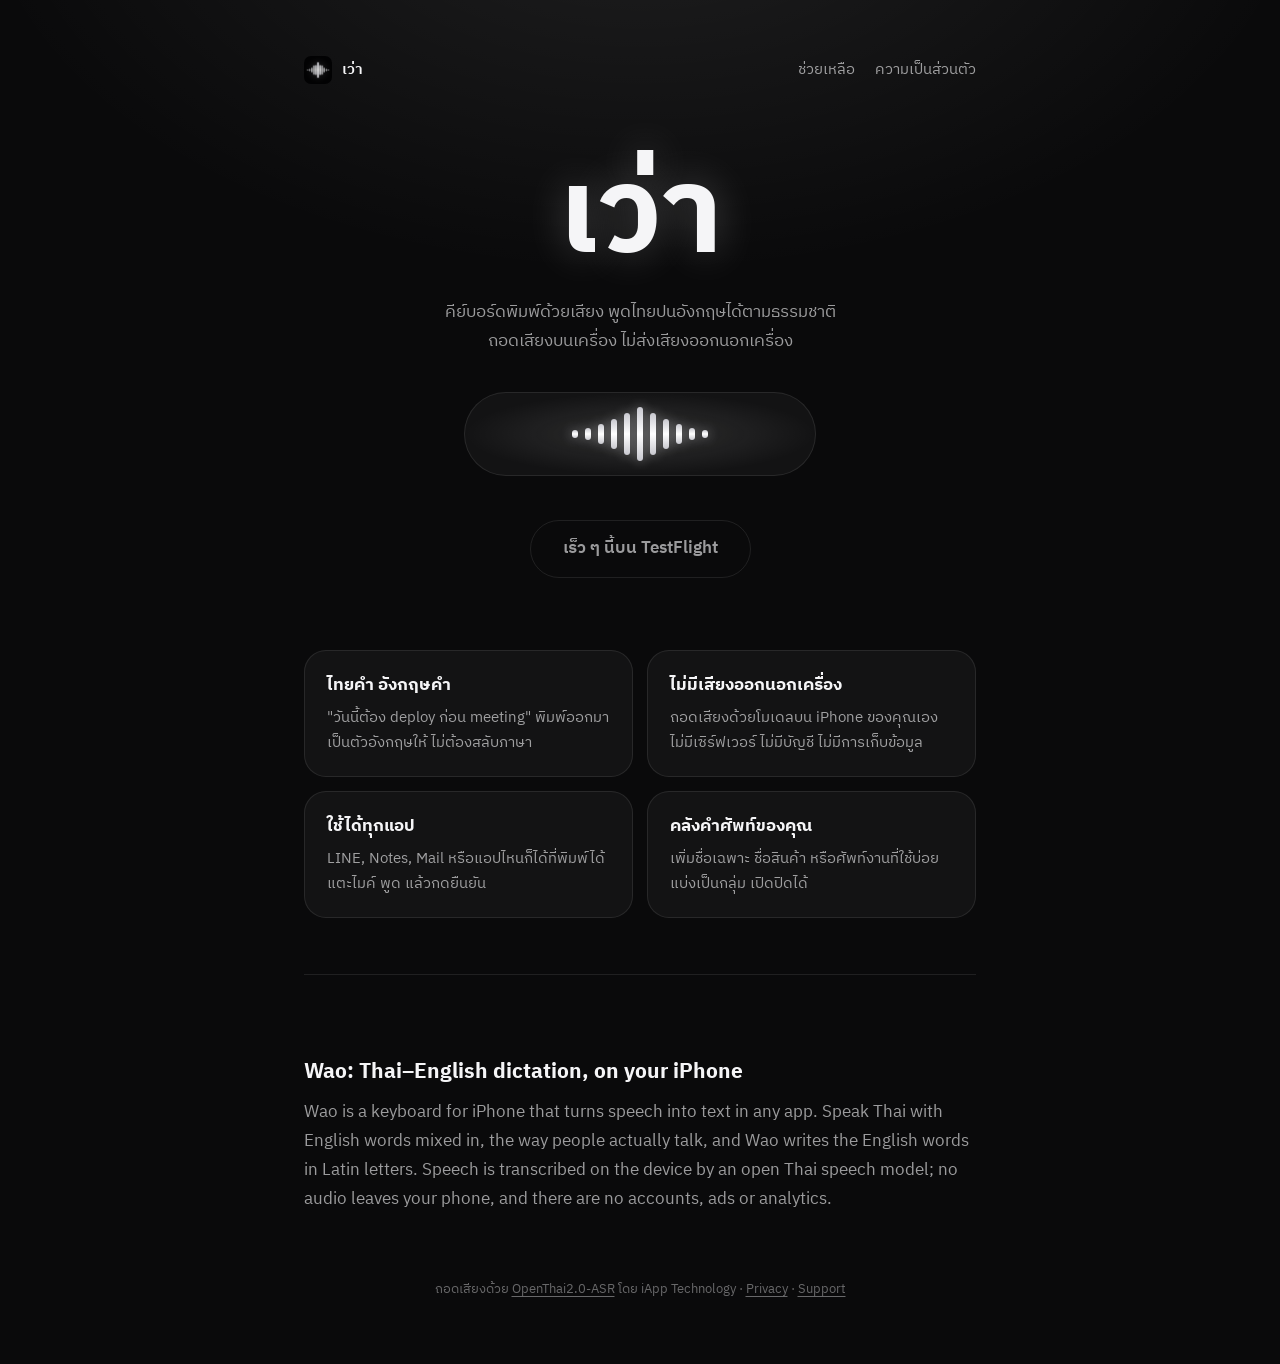
==== site/public/index.html @ 4878ce9d "Add the wao.peerasak.com site and App Store metadata Privacy policy, support and a landing page in T" ====
<!doctype html>
<html lang="th">
<head>
  <meta charset="utf-8">
  <meta name="viewport" content="width=device-width, initial-scale=1">
  <title>เว่า · Wao</title>
  <meta name="description" content="คีย์บอร์ดพิมพ์ด้วยเสียงภาษาไทยปนอังกฤษ ถอดเสียงบนเครื่อง ไม่ส่งเสียงออกนอกเครื่อง · Offline Thai–English dictation keyboard for iPhone.">
  <meta name="theme-color" content="#0a0a0b">
  <link rel="icon" href="icon.png">
  <link rel="apple-touch-icon" href="icon.png">
  <link rel="preconnect" href="https://fonts.googleapis.com">
  <link rel="preconnect" href="https://fonts.gstatic.com" crossorigin>
  <link href="https://fonts.googleapis.com/css2?family=IBM+Plex+Sans+Thai:wght@400;600;700&display=swap" rel="stylesheet">
  <link rel="stylesheet" href="style.css">
</head>
<body>
<main>
  <nav>
    <a class="brand" href="./"><img src="icon.png" alt="">เว่า</a>
    <a href="support">ช่วยเหลือ</a>
    <a href="privacy">ความเป็นส่วนตัว</a>
  </nav>

  <section class="hero">
    <h1>เว่า</h1>
    <p>คีย์บอร์ดพิมพ์ด้วยเสียง พูดไทยปนอังกฤษได้ตามธรรมชาติ<br>ถอดเสียงบนเครื่อง ไม่ส่งเสียงออกนอกเครื่อง</p>
    <div class="wave" aria-hidden="true">
      <span style="height:8px"></span><span style="height:12px;animation-delay:.1s"></span><span style="height:20px;animation-delay:.2s"></span><span style="height:30px;animation-delay:.3s"></span><span style="height:42px;animation-delay:.4s"></span><span style="height:54px;animation-delay:.5s"></span><span style="height:42px;animation-delay:.4s"></span><span style="height:30px;animation-delay:.3s"></span><span style="height:20px;animation-delay:.2s"></span><span style="height:12px;animation-delay:.1s"></span><span style="height:8px"></span>
    </div>
    <a class="cta muted" id="testflight" href="support#install">เร็ว ๆ นี้บน TestFlight</a>
  </section>

  <section class="cards">
    <div class="card"><h3>ไทยคำ อังกฤษคำ</h3><p>"วันนี้ต้อง deploy ก่อน meeting" พิมพ์ออกมาเป็นตัวอังกฤษให้ ไม่ต้องสลับภาษา</p></div>
    <div class="card"><h3>ไม่มีเสียงออกนอกเครื่อง</h3><p>ถอดเสียงด้วยโมเดลบน iPhone ของคุณเอง ไม่มีเซิร์ฟเวอร์ ไม่มีบัญชี ไม่มีการเก็บข้อมูล</p></div>
    <div class="card"><h3>ใช้ได้ทุกแอป</h3><p>LINE, Notes, Mail หรือแอปไหนก็ได้ที่พิมพ์ได้ แตะไมค์ พูด แล้วกดยืนยัน</p></div>
    <div class="card"><h3>คลังคำศัพท์ของคุณ</h3><p>เพิ่มชื่อเฉพาะ ชื่อสินค้า หรือศัพท์งานที่ใช้บ่อย แบ่งเป็นกลุ่ม เปิดปิดได้</p></div>
  </section>

  <section class="lang" lang="en">
    <h2>Wao: Thai–English dictation, on your iPhone</h2>
    <p>Wao is a keyboard for iPhone that turns speech into text in any app. Speak Thai with English words mixed in, the way people actually talk, and Wao writes the English words in Latin letters. Speech is transcribed on the device by an open Thai speech model; no audio leaves your phone, and there are no accounts, ads or analytics.</p>
  </section>

  <footer>
    ถอดเสียงด้วย <a href="https://huggingface.co/iapp/OpenThai2.0-ASR-Streaming">OpenThai2.0-ASR</a> โดย iApp Technology ·
    <a href="privacy">Privacy</a> · <a href="support">Support</a>
  </footer>
</main>
</body>
</html>
---- site/public/style.css ----
:root {
  --canvas: #0a0a0b;
  --ink: #f5f5f7;
  --secondary: rgba(245, 245, 247, 0.62);
  --tertiary: rgba(245, 245, 247, 0.4);
  --hairline: rgba(255, 255, 255, 0.09);
  --card: rgba(255, 255, 255, 0.04);
  color-scheme: dark;
}

* { box-sizing: border-box; }

html { -webkit-text-size-adjust: 100%; }

body {
  margin: 0;
  background: var(--canvas);
  background-image: radial-gradient(60rem 36rem at 50% -8rem, rgba(255, 255, 255, 0.09), transparent 70%);
  background-repeat: no-repeat;
  color: var(--ink);
  font-family: "IBM Plex Sans Thai", -apple-system, BlinkMacSystemFont, "Segoe UI", sans-serif;
  font-size: 17px;
  line-height: 1.7;
}

main {
  max-width: 44rem;
  margin: 0 auto;
  padding: 3.5rem 1rem 4rem;
}

a { color: var(--ink); text-underline-offset: 3px; text-decoration-color: var(--tertiary); }
a:hover { text-decoration-color: var(--ink); }

nav {
  display: flex;
  gap: 1.25rem;
  align-items: center;
  font-size: 15px;
  color: var(--secondary);
  margin-bottom: 3rem;
}
nav a { color: var(--secondary); text-decoration: none; }
nav a:hover { color: var(--ink); }
nav .brand { display: flex; align-items: center; gap: 0.6rem; margin-right: auto; color: var(--ink); font-weight: 600; }
nav .brand img { width: 28px; height: 28px; border-radius: 7px; }

.hero { text-align: center; padding: 1rem 0 2.5rem; }
.hero h1 {
  font-size: clamp(4.5rem, 18vw, 7.5rem);
  line-height: 1.15;
  margin: 0;
  font-weight: 700;
  text-shadow: 0 0 40px rgba(255, 255, 255, 0.25);
}
.hero p { color: var(--secondary); margin: 0.75rem auto 0; max-width: 30rem; }

.wave {
  display: flex;
  gap: 7px;
  align-items: center;
  justify-content: center;
  height: 84px;
  margin: 2.25rem auto;
  width: min(100%, 22rem);
  border: 1px solid var(--hairline);
  border-radius: 999px;
  background: radial-gradient(closest-side, rgba(255, 255, 255, 0.12), transparent) , var(--card);
}
.wave span {
  width: 6px;
  border-radius: 3px;
  background: linear-gradient(#c8c8cf, #fff 50%, #c8c8cf);
  box-shadow: 0 0 12px rgba(255, 255, 255, 0.45);
  animation: breathe 2.4s ease-in-out infinite;
}
@keyframes breathe { 50% { transform: scaleY(0.55); opacity: 0.7; } }
@media (prefers-reduced-motion: reduce) { .wave span { animation: none; } }

.cta {
  display: inline-block;
  margin-top: 0.5rem;
  padding: 0.85rem 2rem;
  border-radius: 999px;
  background: var(--ink);
  color: var(--canvas);
  font-weight: 600;
  text-decoration: none;
  box-shadow: 0 0 32px rgba(255, 255, 255, 0.25);
}
.cta.muted { background: transparent; color: var(--secondary); border: 1px solid var(--hairline); box-shadow: none; }

.cards { display: grid; gap: 0.9rem; margin: 2rem 0; }
@media (min-width: 40rem) { .cards { grid-template-columns: 1fr 1fr; } }
.card {
  background: var(--card);
  border: 1px solid var(--hairline);
  border-radius: 22px;
  padding: 1.25rem 1.35rem;
}
.card h3 { margin: 0 0 0.3rem; font-size: 17px; }
.card p { margin: 0; color: var(--secondary); font-size: 15px; }

h1.page { font-size: 2.4rem; line-height: 1.3; margin: 0 0 0.25rem; }
.updated { color: var(--tertiary); font-size: 14px; margin: 0 0 2rem; }
h2 { font-size: 1.3rem; margin: 2.5rem 0 0.5rem; }
h2 + p, h2 + ul { margin-top: 0; }
p, li { color: var(--secondary); }
strong { color: var(--ink); font-weight: 600; }
ol, ul { padding-left: 1.3rem; }
li { margin: 0.3rem 0; }

.lang {
  margin-top: 3.5rem;
  padding-top: 2.5rem;
  border-top: 1px solid var(--hairline);
}

footer {
  margin-top: 4rem;
  font-size: 13px;
  color: var(--tertiary);
  text-align: center;
}
footer a { color: var(--tertiary); }
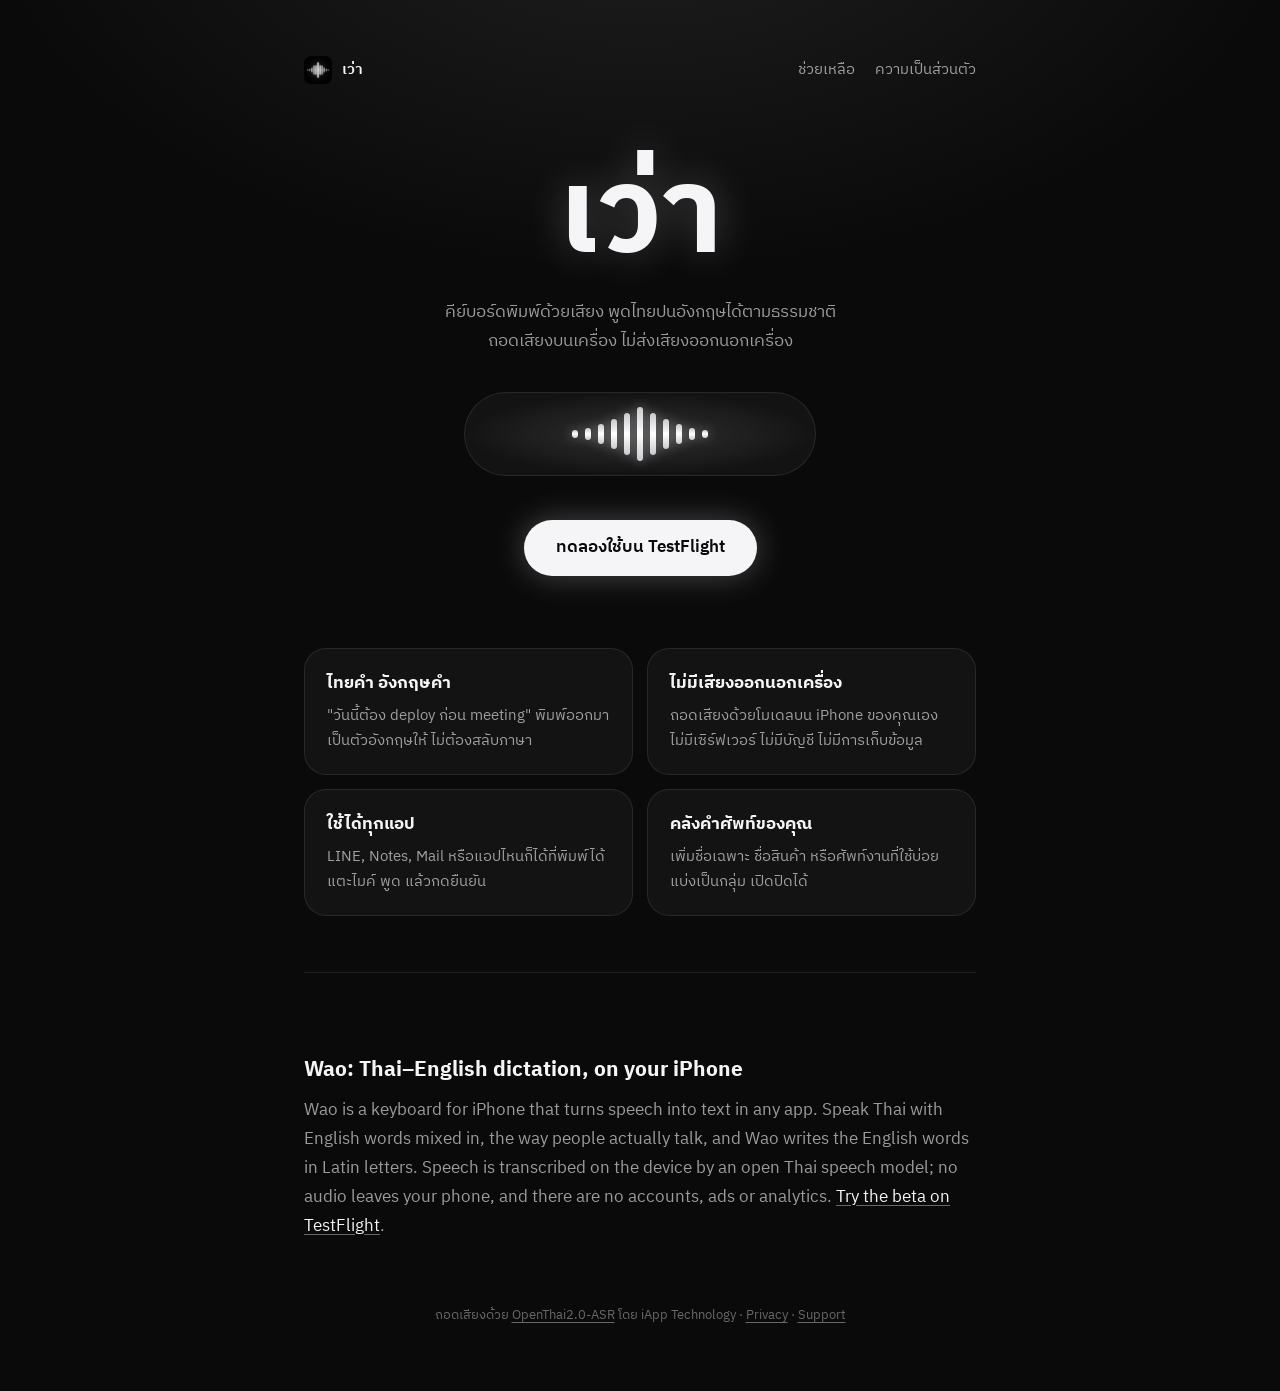
==== commit 5527425c: "Point the site at the public TestFlight beta The Public Beta group's link is live now that build 4 p" ====
--- a/site/public/index.html
+++ b/site/public/index.html
@@ -27,7 +27,7 @@
     <div class="wave" aria-hidden="true">
       <span style="height:8px"></span><span style="height:12px;animation-delay:.1s"></span><span style="height:20px;animation-delay:.2s"></span><span style="height:30px;animation-delay:.3s"></span><span style="height:42px;animation-delay:.4s"></span><span style="height:54px;animation-delay:.5s"></span><span style="height:42px;animation-delay:.4s"></span><span style="height:30px;animation-delay:.3s"></span><span style="height:20px;animation-delay:.2s"></span><span style="height:12px;animation-delay:.1s"></span><span style="height:8px"></span>
     </div>
-    <a class="cta muted" id="testflight" href="support#install">เร็ว ๆ นี้บน TestFlight</a>
+    <a class="cta" id="testflight" href="https://testflight.apple.com/join/jU4rVm8a">ทดลองใช้บน TestFlight</a>
   </section>
 
   <section class="cards">
@@ -39,7 +39,7 @@
 
   <section class="lang" lang="en">
     <h2>Wao: Thai–English dictation, on your iPhone</h2>
-    <p>Wao is a keyboard for iPhone that turns speech into text in any app. Speak Thai with English words mixed in, the way people actually talk, and Wao writes the English words in Latin letters. Speech is transcribed on the device by an open Thai speech model; no audio leaves your phone, and there are no accounts, ads or analytics.</p>
+    <p>Wao is a keyboard for iPhone that turns speech into text in any app. Speak Thai with English words mixed in, the way people actually talk, and Wao writes the English words in Latin letters. Speech is transcribed on the device by an open Thai speech model; no audio leaves your phone, and there are no accounts, ads or analytics. <a href="https://testflight.apple.com/join/jU4rVm8a">Try the beta on TestFlight</a>.</p>
   </section>
 
   <footer>
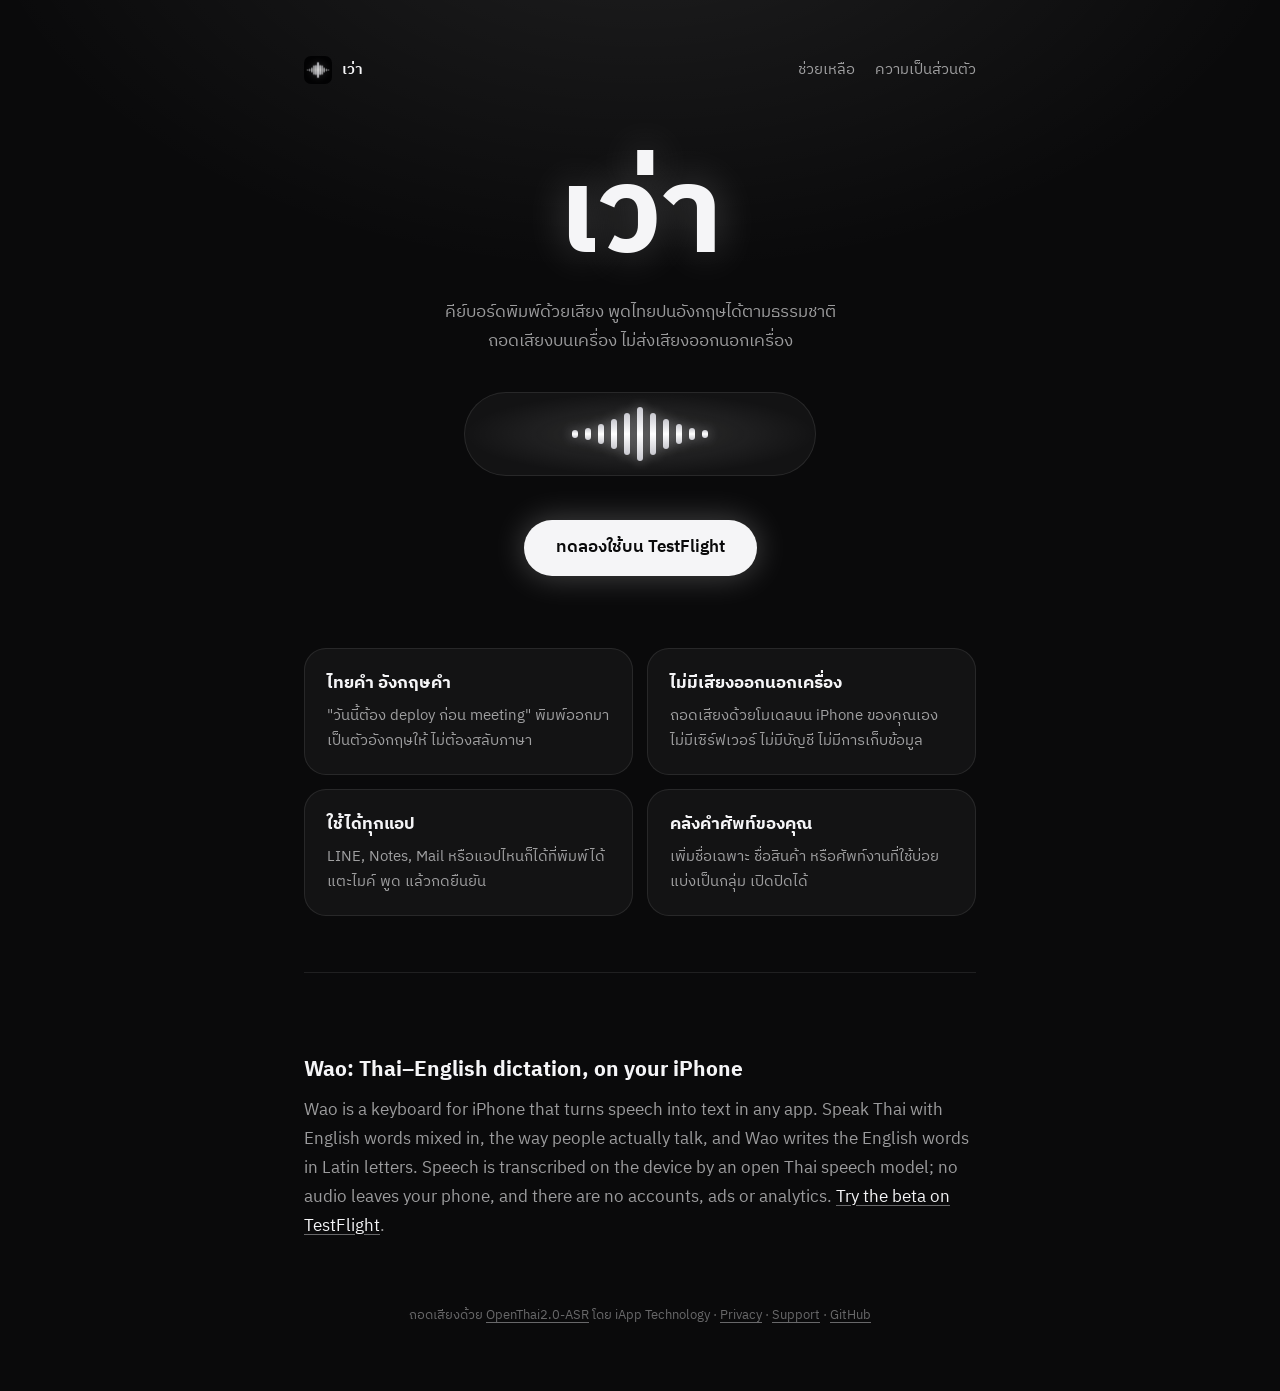
==== commit 25e3a7a0: "Open the source under MIT and take feedback in GitHub Issues Bug and feedback forms ask in Thai and " ====
--- a/site/public/index.html
+++ b/site/public/index.html
@@ -44,7 +44,7 @@
 
   <footer>
     ถอดเสียงด้วย <a href="https://huggingface.co/iapp/OpenThai2.0-ASR-Streaming">OpenThai2.0-ASR</a> โดย iApp Technology ·
-    <a href="privacy">Privacy</a> · <a href="support">Support</a>
+    <a href="privacy">Privacy</a> · <a href="support">Support</a> · <a href="https://github.com/peerasak-u/thai-wow-keyboard">GitHub</a>
   </footer>
 </main>
 </body>
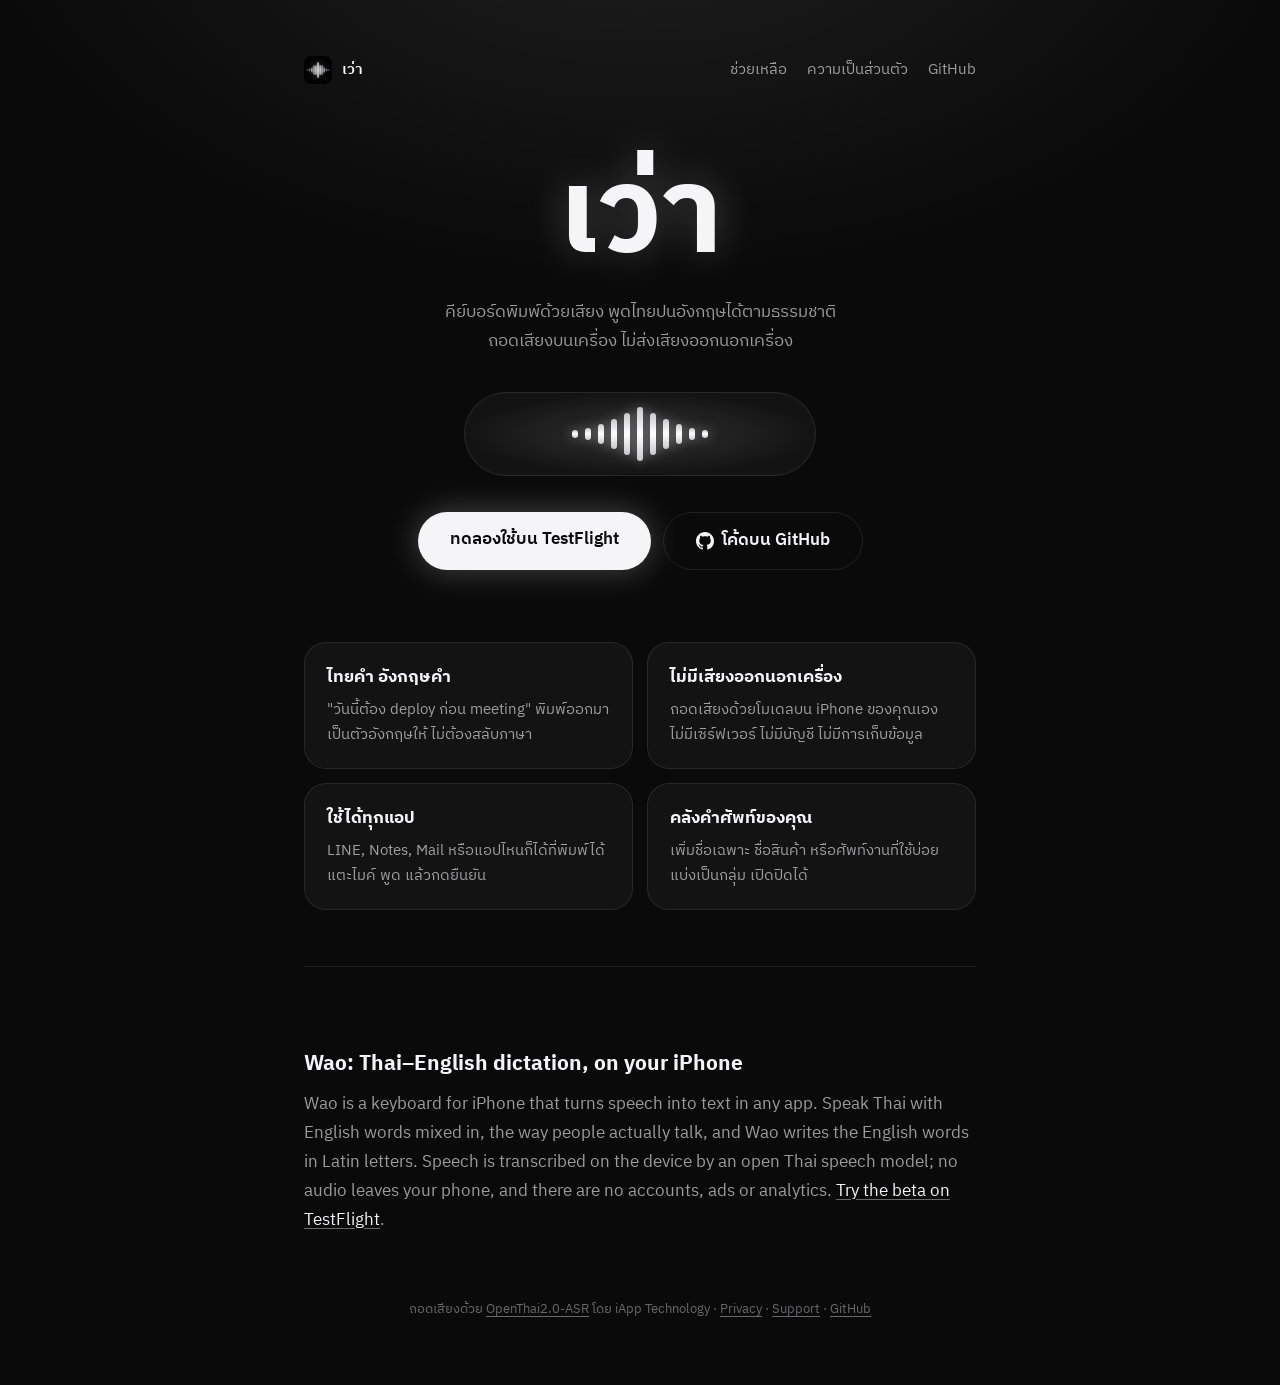
==== commit 586bbe1f: "Add a GitHub button and nav link to the site Co-Authored-By: Claude Opus 5.5 <noreply@anthropic.com>" ====
--- a/site/public/index.html
+++ b/site/public/index.html
@@ -19,6 +19,7 @@
     <a class="brand" href="./"><img src="icon.png" alt="">เว่า</a>
     <a href="support">ช่วยเหลือ</a>
     <a href="privacy">ความเป็นส่วนตัว</a>
+    <a href="https://github.com/peerasak-u/Wao">GitHub</a>
   </nav>
 
   <section class="hero">
@@ -27,7 +28,10 @@
     <div class="wave" aria-hidden="true">
       <span style="height:8px"></span><span style="height:12px;animation-delay:.1s"></span><span style="height:20px;animation-delay:.2s"></span><span style="height:30px;animation-delay:.3s"></span><span style="height:42px;animation-delay:.4s"></span><span style="height:54px;animation-delay:.5s"></span><span style="height:42px;animation-delay:.4s"></span><span style="height:30px;animation-delay:.3s"></span><span style="height:20px;animation-delay:.2s"></span><span style="height:12px;animation-delay:.1s"></span><span style="height:8px"></span>
     </div>
-    <a class="cta" id="testflight" href="https://testflight.apple.com/join/jU4rVm8a">ทดลองใช้บน TestFlight</a>
+    <div class="actions">
+      <a class="cta" id="testflight" href="https://testflight.apple.com/join/jU4rVm8a">ทดลองใช้บน TestFlight</a>
+      <a class="cta secondary" id="github" href="https://github.com/peerasak-u/Wao"><svg viewBox="0 0 16 16" width="18" height="18" aria-hidden="true"><path fill="currentColor" d="M8 0C3.58 0 0 3.58 0 8c0 3.54 2.29 6.53 5.47 7.59.4.07.55-.17.55-.38 0-.19-.01-.82-.01-1.49-2.01.37-2.53-.49-2.69-.94-.09-.23-.48-.94-.82-1.13-.28-.15-.68-.52-.01-.53.63-.01 1.08.58 1.23.82.72 1.21 1.87.87 2.33.66.07-.52.28-.87.51-1.07-1.78-.2-3.64-.89-3.64-3.95 0-.87.31-1.59.82-2.15-.08-.2-.36-1.02.08-2.12 0 0 .67-.21 2.2.82.64-.18 1.32-.27 2-.27.68 0 1.36.09 2 .27 1.53-1.04 2.2-.82 2.2-.82.44 1.1.16 1.92.08 2.12.51.56.82 1.27.82 2.15 0 3.07-1.87 3.75-3.65 3.95.29.25.54.73.54 1.48 0 1.07-.01 1.93-.01 2.2 0 .21.15.46.55.38A8.013 8.013 0 0016 8c0-4.42-3.58-8-8-8z"/></svg>โค้ดบน GitHub</a>
+    </div>
   </section>
 
   <section class="cards">
@@ -44,7 +48,7 @@
 
   <footer>
     ถอดเสียงด้วย <a href="https://huggingface.co/iapp/OpenThai2.0-ASR-Streaming">OpenThai2.0-ASR</a> โดย iApp Technology ·
-    <a href="privacy">Privacy</a> · <a href="support">Support</a> · <a href="https://github.com/peerasak-u/thai-wow-keyboard">GitHub</a>
+    <a href="privacy">Privacy</a> · <a href="support">Support</a> · <a href="https://github.com/peerasak-u/Wao">GitHub</a>
   </footer>
 </main>
 </body>
--- a/site/public/style.css
+++ b/site/public/style.css
@@ -88,6 +88,12 @@
   text-decoration: none;
   box-shadow: 0 0 32px rgba(255, 255, 255, 0.25);
 }
+.actions { display: flex; flex-wrap: wrap; justify-content: center; gap: 0.75rem; margin-top: 0.5rem; }
+.actions .cta { margin-top: 0; }
+.cta.secondary {
+  display: inline-flex; align-items: center; gap: 0.5rem;
+  background: transparent; color: var(--ink); border: 1px solid var(--hairline); box-shadow: none;
+}
 .cta.muted { background: transparent; color: var(--secondary); border: 1px solid var(--hairline); box-shadow: none; }
 
 .cards { display: grid; gap: 0.9rem; margin: 2rem 0; }
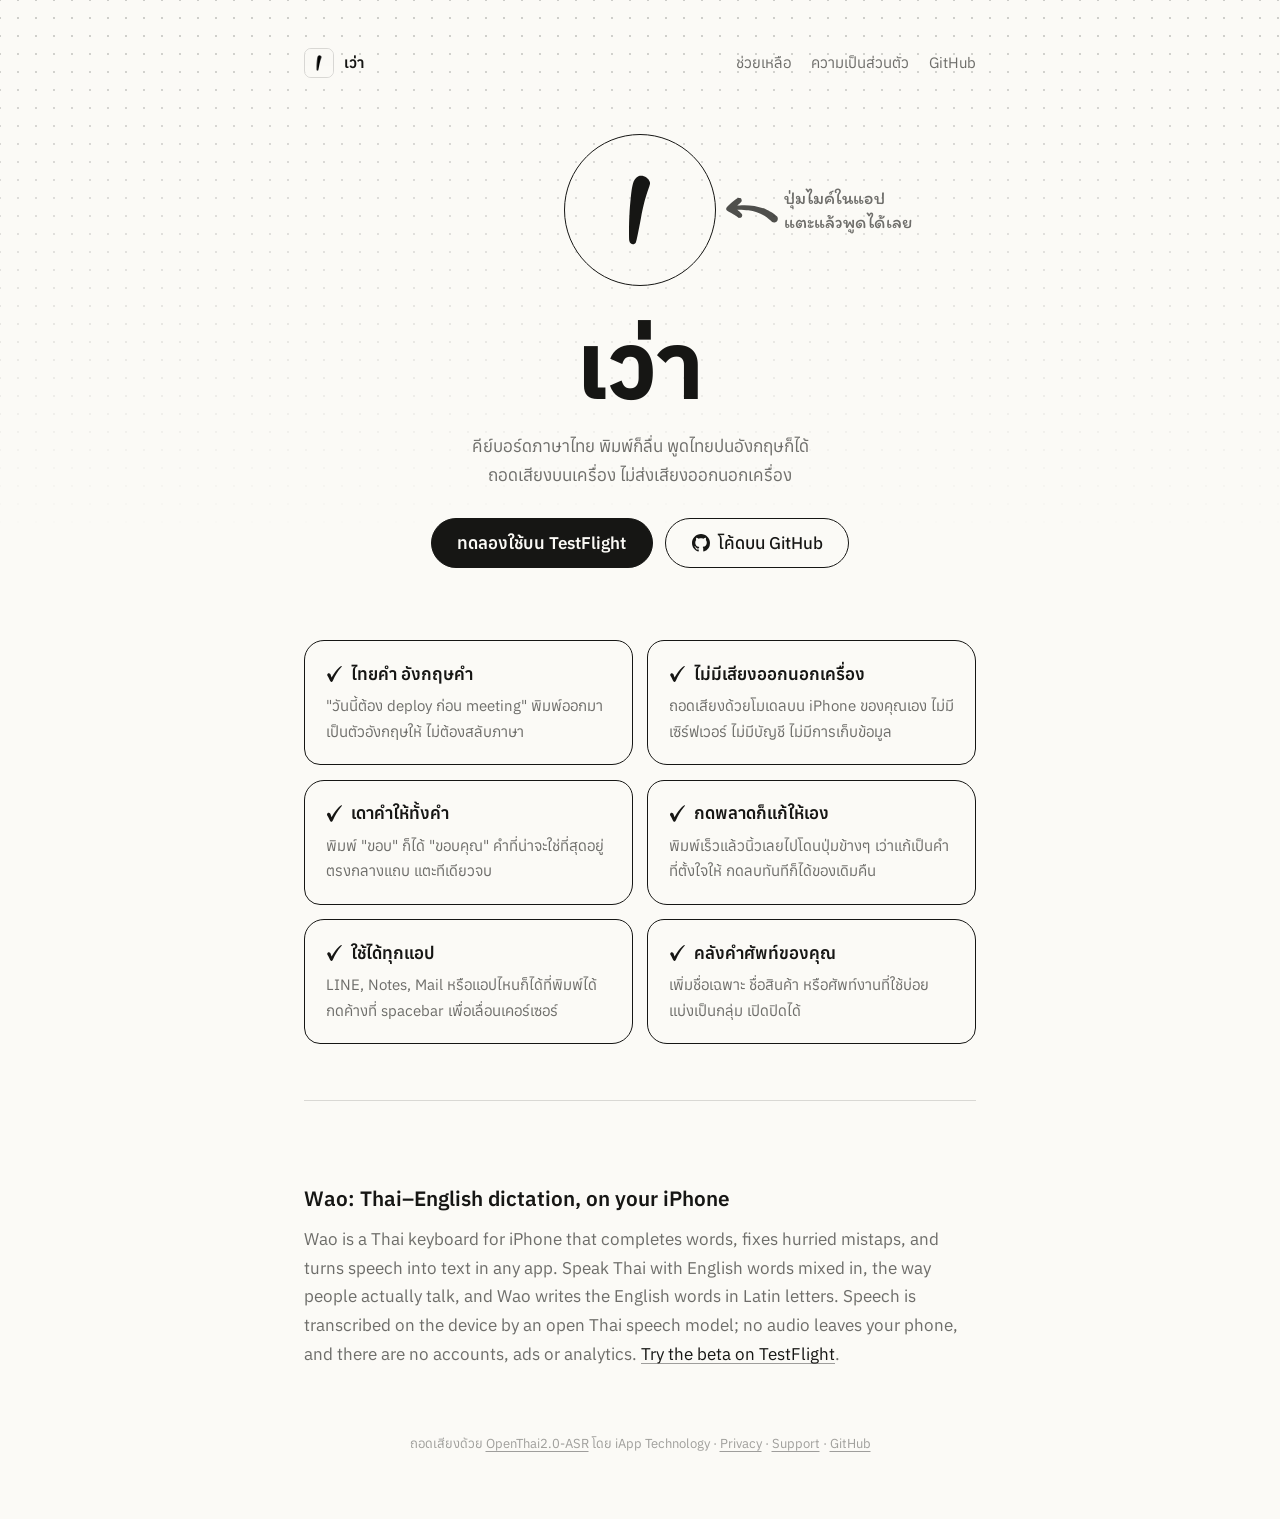
==== commit 91965ccb: "Restyle the site as the ไม้เอก notebook page The site still wore the old glowing-waveform look and i" ====
--- a/site/public/index.html
+++ b/site/public/index.html
@@ -5,29 +5,31 @@
   <meta name="viewport" content="width=device-width, initial-scale=1">
   <title>เว่า · Wao</title>
   <meta name="description" content="คีย์บอร์ดพิมพ์ด้วยเสียงภาษาไทยปนอังกฤษ ถอดเสียงบนเครื่อง ไม่ส่งเสียงออกนอกเครื่อง · Offline Thai–English dictation keyboard for iPhone.">
-  <meta name="theme-color" content="#0a0a0b">
+  <meta name="theme-color" content="#fbfaf6" media="(prefers-color-scheme: light)">
+  <meta name="theme-color" content="#151514" media="(prefers-color-scheme: dark)">
   <link rel="icon" href="icon.png">
-  <link rel="apple-touch-icon" href="icon.png">
+  <link rel="apple-touch-icon" href="apple-touch-icon.png">
   <link rel="preconnect" href="https://fonts.googleapis.com">
   <link rel="preconnect" href="https://fonts.gstatic.com" crossorigin>
-  <link href="https://fonts.googleapis.com/css2?family=IBM+Plex+Sans+Thai:wght@400;600;700&display=swap" rel="stylesheet">
+  <link href="https://fonts.googleapis.com/css2?family=Anuphan:wght@400;500;600;700&family=Itim&display=swap" rel="stylesheet">
   <link rel="stylesheet" href="style.css">
 </head>
 <body>
 <main>
   <nav>
-    <a class="brand" href="./"><img src="icon.png" alt="">เว่า</a>
+    <a class="brand" href="./"><picture><source srcset="icon-dark.png" media="(prefers-color-scheme: dark)"><img src="icon.png" alt=""></picture>เว่า</a>
     <a href="support">ช่วยเหลือ</a>
     <a href="privacy">ความเป็นส่วนตัว</a>
     <a href="https://github.com/peerasak-u/Wao">GitHub</a>
   </nav>
 
   <section class="hero">
+    <div class="stage" aria-hidden="true">
+      <span class="orb"><span class="mark maiek" style="--i:3"></span><span class="mark maiek" style="--i:2"></span><span class="mark maiek" style="--i:1"></span><span class="mark maiek" style="--i:0"></span><span class="mark maiek" style="--i:1"></span><span class="mark maiek" style="--i:2"></span><span class="mark maiek" style="--i:3"></span></span>
+      <span class="note"><span class="arrow-wrap"><span class="mark arrow"></span></span>ปุ่มไมค์ในแอป<br>แตะแล้วพูดได้เลย</span>
+    </div>
     <h1>เว่า</h1>
-    <p>คีย์บอร์ดพิมพ์ด้วยเสียง พูดไทยปนอังกฤษได้ตามธรรมชาติ<br>ถอดเสียงบนเครื่อง ไม่ส่งเสียงออกนอกเครื่อง</p>
-    <div class="wave" aria-hidden="true">
-      <span style="height:8px"></span><span style="height:12px;animation-delay:.1s"></span><span style="height:20px;animation-delay:.2s"></span><span style="height:30px;animation-delay:.3s"></span><span style="height:42px;animation-delay:.4s"></span><span style="height:54px;animation-delay:.5s"></span><span style="height:42px;animation-delay:.4s"></span><span style="height:30px;animation-delay:.3s"></span><span style="height:20px;animation-delay:.2s"></span><span style="height:12px;animation-delay:.1s"></span><span style="height:8px"></span>
-    </div>
+    <p>คีย์บอร์ดภาษาไทย พิมพ์ก็ลื่น พูดไทยปนอังกฤษก็ได้<br>ถอดเสียงบนเครื่อง ไม่ส่งเสียงออกนอกเครื่อง</p>
     <div class="actions">
       <a class="cta" id="testflight" href="https://testflight.apple.com/join/jU4rVm8a">ทดลองใช้บน TestFlight</a>
       <a class="cta secondary" id="github" href="https://github.com/peerasak-u/Wao"><svg viewBox="0 0 16 16" width="18" height="18" aria-hidden="true"><path fill="currentColor" d="M8 0C3.58 0 0 3.58 0 8c0 3.54 2.29 6.53 5.47 7.59.4.07.55-.17.55-.38 0-.19-.01-.82-.01-1.49-2.01.37-2.53-.49-2.69-.94-.09-.23-.48-.94-.82-1.13-.28-.15-.68-.52-.01-.53.63-.01 1.08.58 1.23.82.72 1.21 1.87.87 2.33.66.07-.52.28-.87.51-1.07-1.78-.2-3.64-.89-3.64-3.95 0-.87.31-1.59.82-2.15-.08-.2-.36-1.02.08-2.12 0 0 .67-.21 2.2.82.64-.18 1.32-.27 2-.27.68 0 1.36.09 2 .27 1.53-1.04 2.2-.82 2.2-.82.44 1.1.16 1.92.08 2.12.51.56.82 1.27.82 2.15 0 3.07-1.87 3.75-3.65 3.95.29.25.54.73.54 1.48 0 1.07-.01 1.93-.01 2.2 0 .21.15.46.55.38A8.013 8.013 0 0016 8c0-4.42-3.58-8-8-8z"/></svg>โค้ดบน GitHub</a>
@@ -35,15 +37,17 @@
   </section>
 
   <section class="cards">
-    <div class="card"><h3>ไทยคำ อังกฤษคำ</h3><p>"วันนี้ต้อง deploy ก่อน meeting" พิมพ์ออกมาเป็นตัวอังกฤษให้ ไม่ต้องสลับภาษา</p></div>
-    <div class="card"><h3>ไม่มีเสียงออกนอกเครื่อง</h3><p>ถอดเสียงด้วยโมเดลบน iPhone ของคุณเอง ไม่มีเซิร์ฟเวอร์ ไม่มีบัญชี ไม่มีการเก็บข้อมูล</p></div>
-    <div class="card"><h3>ใช้ได้ทุกแอป</h3><p>LINE, Notes, Mail หรือแอปไหนก็ได้ที่พิมพ์ได้ แตะไมค์ พูด แล้วกดยืนยัน</p></div>
-    <div class="card"><h3>คลังคำศัพท์ของคุณ</h3><p>เพิ่มชื่อเฉพาะ ชื่อสินค้า หรือศัพท์งานที่ใช้บ่อย แบ่งเป็นกลุ่ม เปิดปิดได้</p></div>
+    <div class="card"><h3><span class="mark tick" aria-hidden="true"></span>ไทยคำ อังกฤษคำ</h3><p>"วันนี้ต้อง deploy ก่อน meeting" พิมพ์ออกมาเป็นตัวอังกฤษให้ ไม่ต้องสลับภาษา</p></div>
+    <div class="card"><h3><span class="mark tick" aria-hidden="true"></span>ไม่มีเสียงออกนอกเครื่อง</h3><p>ถอดเสียงด้วยโมเดลบน iPhone ของคุณเอง ไม่มีเซิร์ฟเวอร์ ไม่มีบัญชี ไม่มีการเก็บข้อมูล</p></div>
+    <div class="card"><h3><span class="mark tick" aria-hidden="true"></span>เดาคำให้ทั้งคำ</h3><p>พิมพ์ "ขอบ" ก็ได้ "ขอบคุณ" คำที่น่าจะใช่ที่สุดอยู่ตรงกลางแถบ แตะทีเดียวจบ</p></div>
+    <div class="card"><h3><span class="mark tick" aria-hidden="true"></span>กดพลาดก็แก้ให้เอง</h3><p>พิมพ์เร็วแล้วนิ้วเลยไปโดนปุ่มข้างๆ เว่าแก้เป็นคำที่ตั้งใจให้ กดลบทันทีก็ได้ของเดิมคืน</p></div>
+    <div class="card"><h3><span class="mark tick" aria-hidden="true"></span>ใช้ได้ทุกแอป</h3><p>LINE, Notes, Mail หรือแอปไหนก็ได้ที่พิมพ์ได้ กดค้างที่ spacebar เพื่อเลื่อนเคอร์เซอร์</p></div>
+    <div class="card"><h3><span class="mark tick" aria-hidden="true"></span>คลังคำศัพท์ของคุณ</h3><p>เพิ่มชื่อเฉพาะ ชื่อสินค้า หรือศัพท์งานที่ใช้บ่อย แบ่งเป็นกลุ่ม เปิดปิดได้</p></div>
   </section>
 
   <section class="lang" lang="en">
     <h2>Wao: Thai–English dictation, on your iPhone</h2>
-    <p>Wao is a keyboard for iPhone that turns speech into text in any app. Speak Thai with English words mixed in, the way people actually talk, and Wao writes the English words in Latin letters. Speech is transcribed on the device by an open Thai speech model; no audio leaves your phone, and there are no accounts, ads or analytics. <a href="https://testflight.apple.com/join/jU4rVm8a">Try the beta on TestFlight</a>.</p>
+    <p>Wao is a Thai keyboard for iPhone that completes words, fixes hurried mistaps, and turns speech into text in any app. Speak Thai with English words mixed in, the way people actually talk, and Wao writes the English words in Latin letters. Speech is transcribed on the device by an open Thai speech model; no audio leaves your phone, and there are no accounts, ads or analytics. <a href="https://testflight.apple.com/join/jU4rVm8a">Try the beta on TestFlight</a>.</p>
   </section>
 
   <footer>
--- a/site/public/style.css
+++ b/site/public/style.css
@@ -1,11 +1,24 @@
+/* The ไม้เอก notebook page, the same tokens as App/Ink.swift. */
 :root {
-  --canvas: #0a0a0b;
-  --ink: #f5f5f7;
-  --secondary: rgba(245, 245, 247, 0.62);
-  --tertiary: rgba(245, 245, 247, 0.4);
-  --hairline: rgba(255, 255, 255, 0.09);
-  --card: rgba(255, 255, 255, 0.04);
-  color-scheme: dark;
+  --canvas: #fbfaf6;
+  --ink: #161614;
+  --secondary: rgba(22, 22, 20, 0.62);
+  --tertiary: rgba(22, 22, 20, 0.4);
+  --hairline: rgba(22, 22, 20, 0.15);
+  --dot: rgba(22, 22, 20, 0.2);
+  --card-shape: 20px 17px 21px 16px;
+  color-scheme: light;
+}
+@media (prefers-color-scheme: dark) {
+  :root {
+    --canvas: #151514;
+    --ink: #f3f1ea;
+    --secondary: rgba(243, 241, 234, 0.62);
+    --tertiary: rgba(243, 241, 234, 0.4);
+    --hairline: rgba(243, 241, 234, 0.15);
+    --dot: rgba(243, 241, 234, 0.2);
+    color-scheme: dark;
+  }
 }
 
 * { box-sizing: border-box; }
@@ -14,19 +27,31 @@
 
 body {
   margin: 0;
+  position: relative;
   background: var(--canvas);
-  background-image: radial-gradient(60rem 36rem at 50% -8rem, rgba(255, 255, 255, 0.09), transparent 70%);
-  background-repeat: no-repeat;
   color: var(--ink);
-  font-family: "IBM Plex Sans Thai", -apple-system, BlinkMacSystemFont, "Segoe UI", sans-serif;
+  font-family: "Anuphan", -apple-system, BlinkMacSystemFont, "Segoe UI", sans-serif;
   font-size: 17px;
   line-height: 1.7;
+}
+
+/* Dot-grid paper that fades out down the first screen, like the app. */
+body::before {
+  content: "";
+  position: absolute;
+  inset: 0 0 auto;
+  height: 110vh;
+  background: radial-gradient(circle, var(--dot) 0.9px, transparent 1.4px) 9px 9px / 18px 18px;
+  -webkit-mask-image: linear-gradient(180deg, #000, transparent 55%);
+  mask-image: linear-gradient(180deg, #000, transparent 55%);
+  pointer-events: none;
+  z-index: -1;
 }
 
 main {
   max-width: 44rem;
   margin: 0 auto;
-  padding: 3.5rem 1rem 4rem;
+  padding: 3rem 1rem 4rem;
 }
 
 a { color: var(--ink); text-underline-offset: 3px; text-decoration-color: var(--tertiary); }
@@ -34,92 +59,132 @@
 
 nav {
   display: flex;
-  gap: 1.25rem;
+  flex-wrap: wrap;
+  gap: 0.4rem 1.25rem;
   align-items: center;
   font-size: 15px;
   color: var(--secondary);
-  margin-bottom: 3rem;
+  margin-bottom: 2.5rem;
 }
 nav a { color: var(--secondary); text-decoration: none; }
 nav a:hover { color: var(--ink); }
 nav .brand { display: flex; align-items: center; gap: 0.6rem; margin-right: auto; color: var(--ink); font-weight: 600; }
-nav .brand img { width: 28px; height: 28px; border-radius: 7px; }
-
-.hero { text-align: center; padding: 1rem 0 2.5rem; }
-.hero h1 {
-  font-size: clamp(4.5rem, 18vw, 7.5rem);
-  line-height: 1.15;
-  margin: 0;
-  font-weight: 700;
-  text-shadow: 0 0 40px rgba(255, 255, 255, 0.25);
-}
+nav .brand img { width: 30px; height: 30px; border-radius: 7px; border: 1px solid var(--hairline); display: block; }
+
+/* A brand mark drawn in the current ink, from a traced stroke. */
+.mark {
+  display: inline-block;
+  background: var(--ink);
+  -webkit-mask: var(--src) center / contain no-repeat;
+  mask: var(--src) center / contain no-repeat;
+}
+.mark.maiek { --src: url(ink/maiek.svg); aspect-ratio: 63 / 207; }
+.mark.tick { --src: url(ink/tick.svg); aspect-ratio: 1; }
+.mark.arrow { --src: url(ink/arrow.svg); aspect-ratio: 16 / 9; }
+
+.hero { text-align: center; padding: 0.5rem 0 2.5rem; }
+.hero .stage { position: relative; display: inline-block; margin: 0.5rem 0 1.5rem; }
+
+/* The app's mic: one ไม้เอก stroke in a circle that rises into a wave of strokes while it listens. */
+.orb {
+  display: flex;
+  align-items: center;
+  justify-content: center;
+  gap: 5px;
+  width: 9.5rem;
+  height: 9.5rem;
+  border: 1.5px solid var(--ink);
+  border-radius: 50%;
+}
+.orb .maiek { height: 0; opacity: 0; animation: listen 7s ease-in-out infinite; animation-delay: calc(var(--i) * 0.09s); }
+.orb .maiek[style*="--i:0"] { height: 70px; opacity: 1; animation-name: listen-centre; }
+@keyframes listen {
+  0%, 38%, 92%, 100% { height: 0; opacity: 0; }
+  46% { height: calc(52px - var(--i) * 11px); opacity: 1; }
+  54% { height: calc(30px - var(--i) * 5px); opacity: 1; }
+  62% { height: calc(46px - var(--i) * 10px); opacity: 1; }
+  70% { height: calc(24px - var(--i) * 4px); opacity: 1; }
+  78% { height: calc(40px - var(--i) * 8px); opacity: 1; }
+  86% { height: 14px; opacity: 1; }
+}
+@keyframes listen-centre {
+  0%, 92%, 100% { height: 70px; }
+  20% { height: 64px; }
+  38% { height: 70px; }
+  46% { height: 60px; }
+  54% { height: 36px; }
+  62% { height: 56px; }
+  70% { height: 30px; }
+  78% { height: 50px; }
+  86% { height: 16px; }
+}
+@media (prefers-reduced-motion: reduce) { .orb .maiek { animation: none; } }
+
+.hero .note {
+  position: absolute;
+  left: calc(100% + 0.6rem);
+  top: 50%;
+  transform: translateY(-50%);
+  display: flex;
+  align-items: center;
+  gap: 0.4rem;
+  white-space: nowrap;
+  text-align: left;
+  font-family: "Itim", "Anuphan", cursive;
+  font-size: 18px;
+  line-height: 1.35;
+  color: var(--secondary);
+}
+.hero .note .arrow-wrap { flex: none; width: 3.25rem; display: flex; }
+.hero .note .arrow { width: 100%; opacity: 0.75; transform: scaleX(-1); }
+.hero h1 { font-size: clamp(3.75rem, 15vw, 5.75rem); line-height: 1.2; margin: 0; font-weight: 700; }
 .hero p { color: var(--secondary); margin: 0.75rem auto 0; max-width: 30rem; }
 
-.wave {
-  display: flex;
-  gap: 7px;
-  align-items: center;
-  justify-content: center;
-  height: 84px;
-  margin: 2.25rem auto;
-  width: min(100%, 22rem);
-  border: 1px solid var(--hairline);
-  border-radius: 999px;
-  background: radial-gradient(closest-side, rgba(255, 255, 255, 0.12), transparent) , var(--card);
-}
-.wave span {
-  width: 6px;
-  border-radius: 3px;
-  background: linear-gradient(#c8c8cf, #fff 50%, #c8c8cf);
-  box-shadow: 0 0 12px rgba(255, 255, 255, 0.45);
-  animation: breathe 2.4s ease-in-out infinite;
-}
-@keyframes breathe { 50% { transform: scaleY(0.55); opacity: 0.7; } }
-@media (prefers-reduced-motion: reduce) { .wave span { animation: none; } }
-
 .cta {
-  display: inline-block;
-  margin-top: 0.5rem;
-  padding: 0.85rem 2rem;
+  display: inline-flex;
+  align-items: center;
+  gap: 0.5rem;
+  min-height: 2.9rem;
+  padding: 0.6rem 1.6rem;
   border-radius: 999px;
   background: var(--ink);
   color: var(--canvas);
+  border: 1.5px solid var(--ink);
   font-weight: 600;
   text-decoration: none;
-  box-shadow: 0 0 32px rgba(255, 255, 255, 0.25);
-}
-.actions { display: flex; flex-wrap: wrap; justify-content: center; gap: 0.75rem; margin-top: 0.5rem; }
-.actions .cta { margin-top: 0; }
-.cta.secondary {
-  display: inline-flex; align-items: center; gap: 0.5rem;
-  background: transparent; color: var(--ink); border: 1px solid var(--hairline); box-shadow: none;
-}
-.cta.muted { background: transparent; color: var(--secondary); border: 1px solid var(--hairline); box-shadow: none; }
+  transition: transform 0.12s ease;
+}
+.cta:active { transform: scale(0.97); }
+.cta.secondary { background: var(--canvas); color: var(--ink); font-weight: 500; }
+.actions { display: flex; flex-wrap: wrap; justify-content: center; gap: 0.75rem; margin-top: 1.75rem; }
 
 .cards { display: grid; gap: 0.9rem; margin: 2rem 0; }
 @media (min-width: 40rem) { .cards { grid-template-columns: 1fr 1fr; } }
 .card {
-  background: var(--card);
-  border: 1px solid var(--hairline);
-  border-radius: 22px;
-  padding: 1.25rem 1.35rem;
-}
-.card h3 { margin: 0 0 0.3rem; font-size: 17px; }
+  background: var(--canvas);
+  border: 1.5px solid var(--ink);
+  border-radius: var(--card-shape);
+  padding: 1.15rem 1.3rem 1.25rem;
+}
+.card:nth-child(even) { border-radius: 17px 21px 16px 20px; }
+.card h3 { display: flex; align-items: center; gap: 0.5rem; margin: 0 0 0.3rem; font-size: 17px; font-weight: 600; }
+.card h3 .tick { width: 1.05rem; flex: none; }
 .card p { margin: 0; color: var(--secondary); font-size: 15px; }
 
-h1.page { font-size: 2.4rem; line-height: 1.3; margin: 0 0 0.25rem; }
+h1.page { font-size: 2.4rem; line-height: 1.3; margin: 0 0 0.25rem; font-weight: 700; }
 .updated { color: var(--tertiary); font-size: 14px; margin: 0 0 2rem; }
-h2 { font-size: 1.3rem; margin: 2.5rem 0 0.5rem; }
-h2 + p, h2 + ul { margin-top: 0; }
+h2 { font-size: 1.3rem; font-weight: 600; margin: 2.5rem 0 0.5rem; }
+h2 + p, h2 + ul, h2 + ol { margin-top: 0; }
 p, li { color: var(--secondary); }
 strong { color: var(--ink); font-weight: 600; }
 ol, ul { padding-left: 1.3rem; }
 li { margin: 0.3rem 0; }
+li::marker { color: var(--tertiary); }
 
 .lang {
   margin-top: 3.5rem;
   padding-top: 2.5rem;
-  border-top: 1px solid var(--hairline);
+  border-top: 1.5px solid var(--hairline);
 }
 
 footer {
@@ -129,3 +194,10 @@
   text-align: center;
 }
 footer a { color: var(--tertiary); }
+
+@media (max-width: 34rem) {
+  .hero .stage { display: flex; flex-direction: column; align-items: center; gap: 0.5rem; }
+  .hero .note { position: static; transform: none; flex-direction: column; gap: 0.6rem; text-align: center; font-size: 17px; }
+  .hero .note .arrow-wrap { width: 2.6rem; height: 1.6rem; align-items: center; }
+  .hero .note .arrow { transform: rotate(-80deg); }
+}
